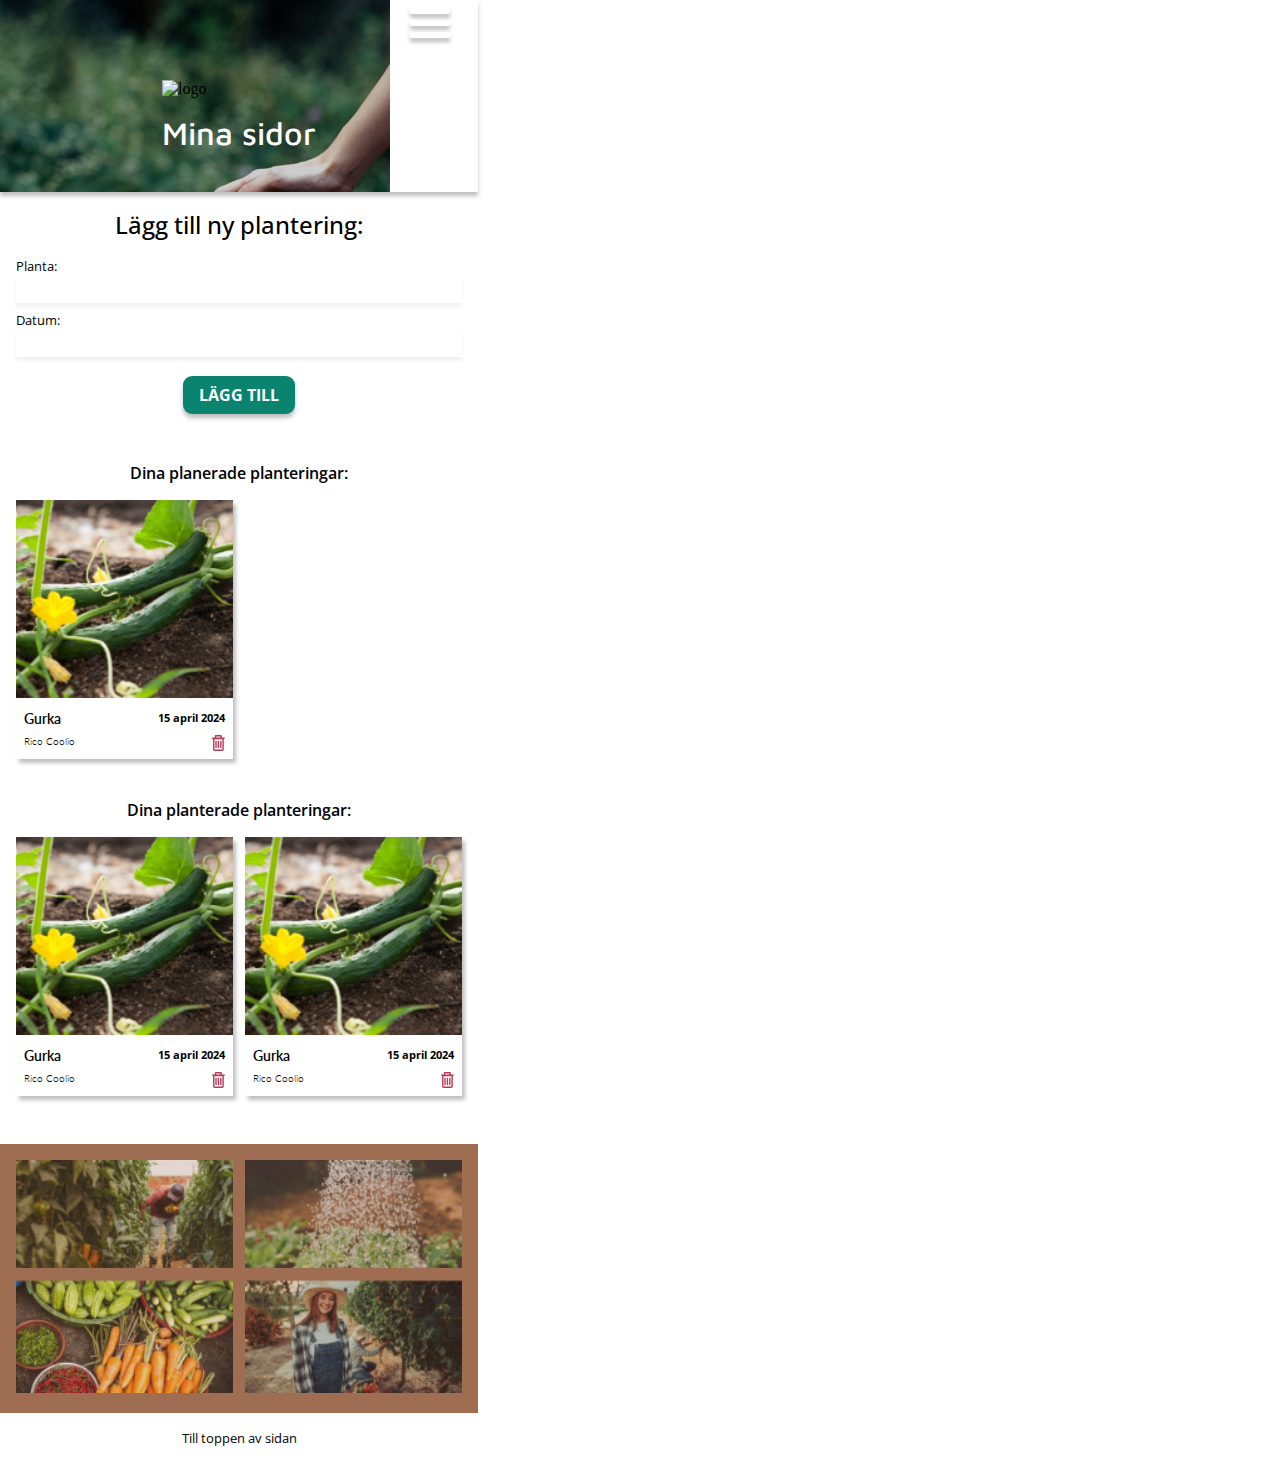
==== page2.html @ 178631ef "work started on page 1 mobile" ====
<!DOCTYPE html>
<html lang="en">
  <head>
    <meta charset="UTF-8" />
    <meta name="viewport" content="width=device-width, initial-scale=1.0" />
    <title>Planned Planthood</title>
    <link rel="stylesheet" href="page2.css" />
  </head>
  <body>
    <header>
      <figure>
        <img src="./assets/Logo.svg" alt="logo" />
        <figcaption>Mina sidor</figcaption>
      </figure>
      <img class="burger-menu" src="assets/burgir.svg" alt="burger menu" />
    </header>
    <main>
      <section class="new-plants">
        <h2>Lägg till ny plantering:</h2>
        <section class="plant-type">
          <label>Planta: </label>
          <input type="text" />
        </section>
        <section class="plant-date">
          <label>Datum:</label>
          <input type="text" />
        </section>
        <button type="submit">LÄGG TILL</button>
      </section>
      <section class="planned-plants">
        <h3>Dina planerade planteringar:</h3>
        <section class="plant-display">
          <article>
            <figure>
              <img src="./assets/Rectangle 13.png" alt="cucumber" />
            </figure>
            <section class="plant-info">
              <h4>Gurka</h4>
              <h5>15 april 2024</h5>
              <p>Rico Coolio</p>
              <img src="./assets/Vector (Stroke).svg" alt="trashcan" />
            </section>
          </article>
        </section>
      </section>
      <section class="planted-plants">
        <h3>Dina planterade planteringar:</h3>
        <section class="plant-display">
          <article>
            <figure>
              <img src="./assets/Rectangle 13.png" alt="cucumber" />
            </figure>
            <section class="plant-info">
              <h4>Gurka</h4>
              <h5>15 april 2024</h5>
              <p>Rico Coolio</p>
              <img src="./assets/Vector (Stroke).svg" alt="trashcan" />
            </section>
          </article>
          <article>
            <figure>
              <img src="./assets/Rectangle 13.png" alt="cucumber" />
            </figure>
            <section class="plant-info">
              <h4>Gurka</h4>
              <h5>15 april 2024</h5>
              <p>Rico Coolio</p>
              <img src="./assets/Vector (Stroke).svg" alt="trashcan" />
            </section>
          </article>
        </section>
      </section>
    </main>
    <footer>
      <section class="gallery">
        <figure>
          <img src="./assets/Rectangle 26.png" alt="man inspecting plants" />
        </figure>
        <figure>
          <img src="./assets/Rectangle 27.png" alt="plants being watered" />
        </figure>
        <figure><img src="./assets/Rectangle 28.png" alt="carrots" /></figure>
        <figure>
          <img
            src="./assets/Rectangle 29.png"
            alt="woman posing in front of plantation"
          />
        </figure>
      </section>

      <a href="#">Till toppen av sidan</a>
    </footer>
  </body>
</html>
---- page2.css ----
@import url("https://fonts.googleapis.com/css2?family=Lato:ital,wght@0,100;0,300;0,400;0,700;0,900;1,100;1,300;1,400;1,700;1,900&family=Maven+Pro:wght@400..900&family=Open+Sans:ital,wght@0,300..800;1,300..800&display=swap");
* {
  padding: 0;
  margin: 0;
  max-width: 478px;
}

header {
  background-image: url("./assets/Rectangle\ 31.png");
  background-repeat: no-repeat;
  position: relative;
  display: flex;
  justify-content: center;
  padding: 5rem 1rem 2.5rem 1rem;
  box-shadow: 0px 4px 4px 0px #00000040;
}

header figcaption {
  color: #fff;
  font-weight: 500;
  font-size: 2rem;
  text-align: center;
  font-family: "Maven Pro", sans-serif;
  margin-top: 1rem;
}

.burger-menu {
  position: absolute;
  top: 4%;
  left: 85%;
  max-width: 20%;
}

main {
  display: grid;
  grid-template-columns: 1fr;
  padding: 1rem;
}

.new-plants {
  display: flex;
  flex-direction: column;
  padding-bottom: 3rem;
  gap: 0.5rem;
}

.new-plants h2 {
  font-size: 1.5rem;
  font-family: "Open Sans", sans-serif;
  font-weight: 500;
  text-align: center;
  margin-bottom: 0.5rem;
}

.plant-type,
.plant-date {
  display: flex;
  flex-direction: column;
}

label {
  font-size: 0.8rem;
  font-family: "Open Sans", sans-serif;
  font-weight: 400;
}

input {
  border: 1px solid #ffffff;
  box-shadow: 0px 4px 4px 0px #0000000e;
  font-size: 1.4rem;
}

.new-plants button {
  border-radius: 9px;
  background-color: #0a846e;
  color: #fff;
  border: none;
  font-size: 1rem;
  font-weight: 700;
  font-family: "Open Sans", sans-serif;
  padding: 0.5rem 1rem;
  width: fit-content;
  box-shadow: 0px 4px 4px 0px #00000040;
  align-self: center;
  margin-top: 0.7rem;
}

.planned-plants h3,
.planted-plants h3 {
  font-family: Open Sans;
  font-size: 1rem;
  font-weight: 600;
  text-align: center;
  margin-bottom: 1rem;
}

.plant-display {
  display: grid;
  grid-template-columns: 1fr 1fr;
  gap: 0.8rem;
}

.plant-display figure img {
  width: 100%;
}

.planned-plants article,
.planted-plants article {
  box-shadow: 3px 4px 4px 0px #00000040;
}

.plant-info {
  display: grid;
  grid-template-columns: 1fr 1fr;
  padding: 0.5rem;
}

.plant-info h4 {
  font-family: "Lato", sans-serif;
  font-size: 0.9rem;
  font-weight: 600;
  text-align: left;
}

.plant-info h5 {
  font-family: "Open Sans";
  font-size: 0.7rem;
  font-weight: 700;
  text-align: right;
}

.plant-info p {
  font-family: "Lato", sans-serif;
  font-size: 0.65rem;
  font-weight: 300;
  text-align: left;
  margin-top: 0.5rem;
}

.plant-info img {
  justify-self: flex-end;
  margin-top: 0.5rem;
}

.planted-plants {
  margin-top: 2.5rem;
  margin-bottom: 2rem;
}

.gallery {
  display: grid;
  grid-template-columns: 1fr 1fr;
  gap: 0.5rem 0.8rem;
  background-color: #9e6d52;
  padding: 1rem;
  margin-bottom: 1rem;
}

.gallery img {
  width: 100%;
}

footer {
  text-align: center;
  padding-bottom: 1.5rem;
}

footer a {
  text-decoration: none;
  font-family: "Open Sans";
  font-size: 0.8rem;
  font-weight: 400;
  color: #000;
}
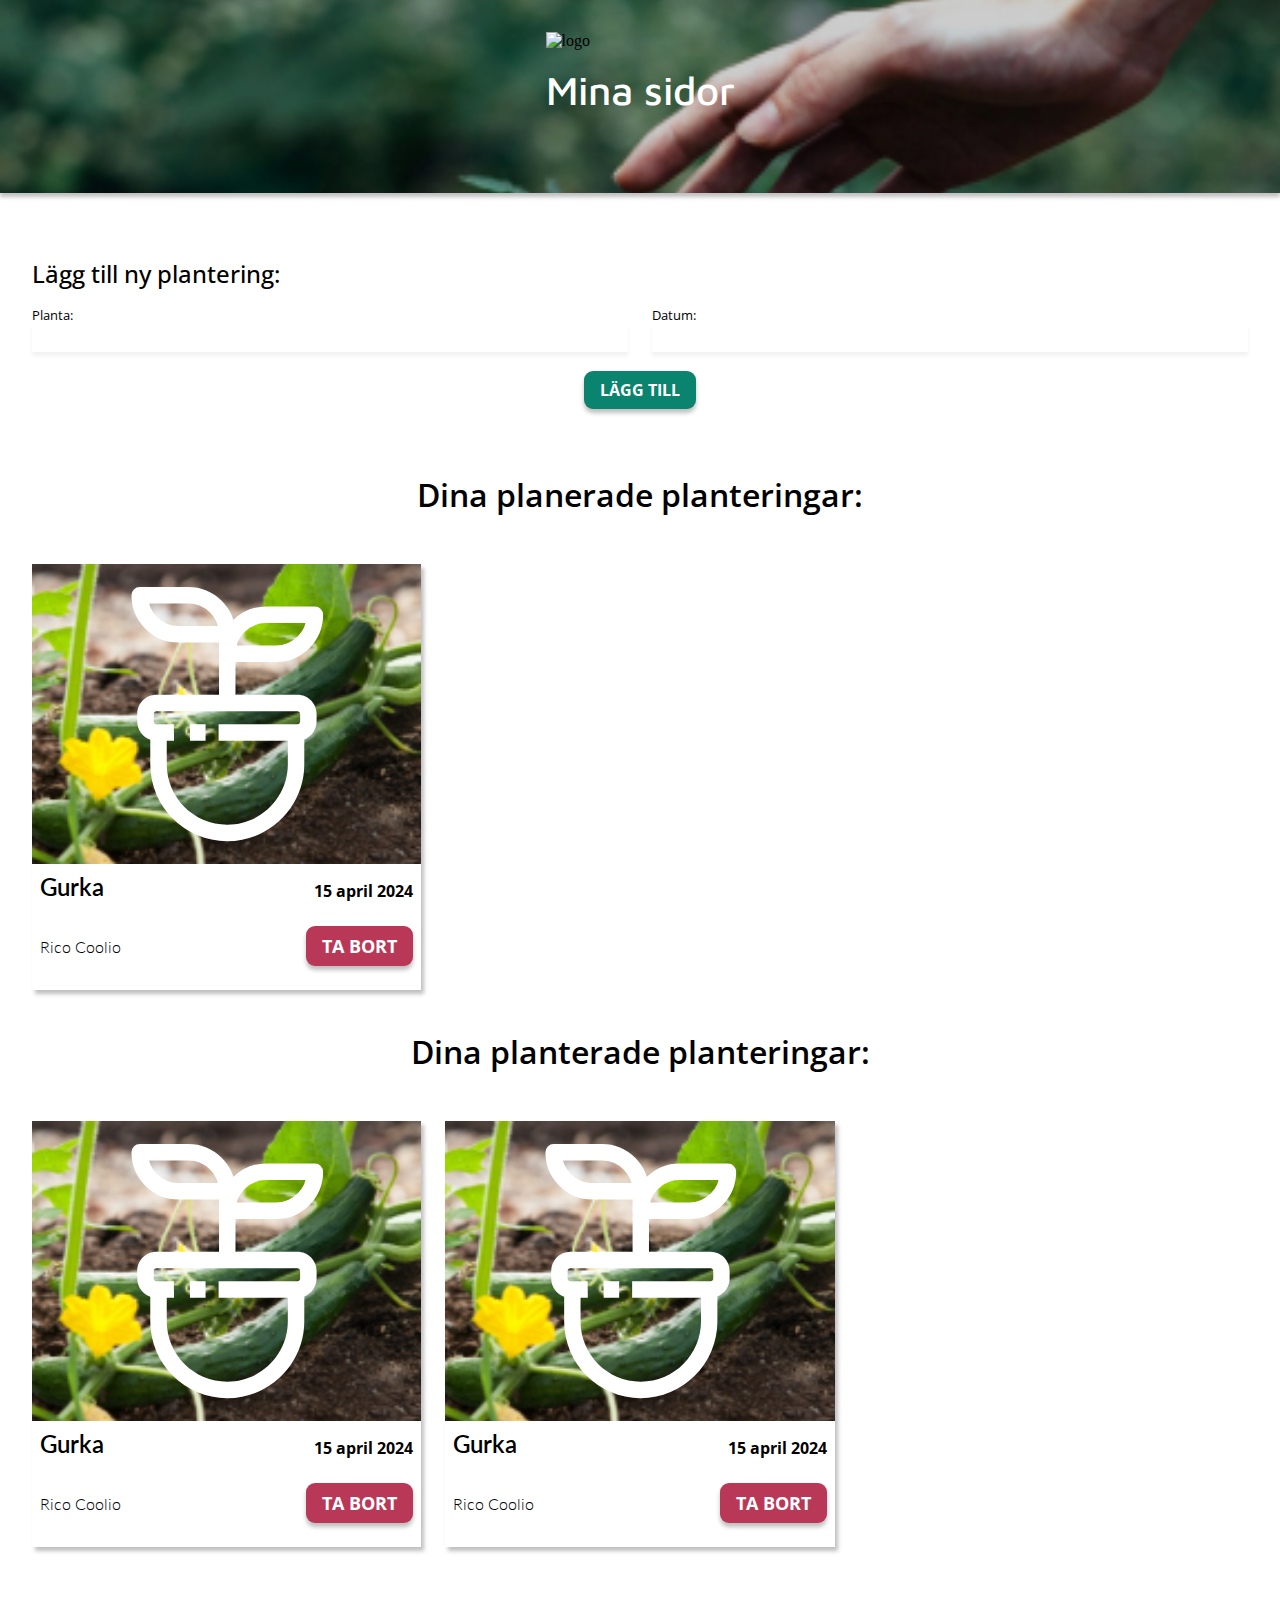
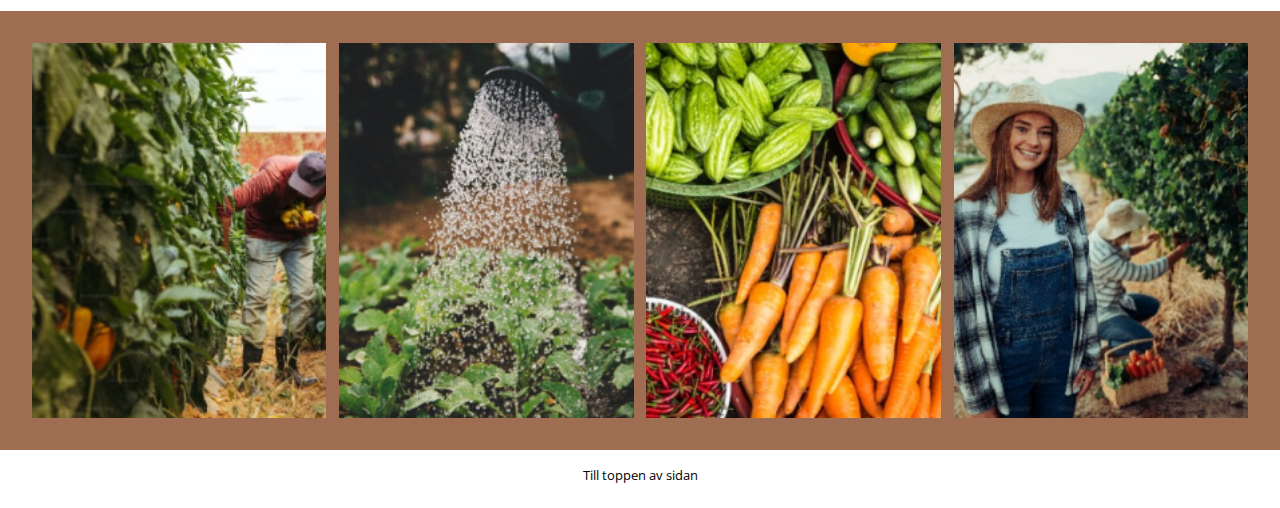
==== commit 3396f9d3: "styling for page 1, missing navbar" ====
--- a/page2.html
+++ b/page2.html
@@ -17,13 +17,15 @@
     <main>
       <section class="new-plants">
         <h2>Lägg till ny plantering:</h2>
-        <section class="plant-type">
-          <label>Planta: </label>
-          <input type="text" />
-        </section>
-        <section class="plant-date">
-          <label>Datum:</label>
-          <input type="text" />
+        <section class="inputs">
+          <section class="plant-type">
+            <label>Planta: </label>
+            <input type="text" />
+          </section>
+          <section class="plant-date">
+            <label>Datum:</label>
+            <input type="text" />
+          </section>
         </section>
         <button type="submit">LÄGG TILL</button>
       </section>
@@ -32,13 +34,18 @@
         <section class="plant-display">
           <article>
             <figure>
-              <img src="./assets/Rectangle 13.png" alt="cucumber" />
+              <img
+                class="overlay-img"
+                src="./assets/flowerpot small.svg"
+                alt="flower pot"
+              />
             </figure>
             <section class="plant-info">
               <h4>Gurka</h4>
               <h5>15 april 2024</h5>
               <p>Rico Coolio</p>
               <img src="./assets/Vector (Stroke).svg" alt="trashcan" />
+              <button class="remove-button">TA BORT</button>
             </section>
           </article>
         </section>
@@ -48,24 +55,34 @@
         <section class="plant-display">
           <article>
             <figure>
-              <img src="./assets/Rectangle 13.png" alt="cucumber" />
+              <img
+                class="overlay-img"
+                src="./assets/flowerpot small.svg"
+                alt="flower pot"
+              />
             </figure>
             <section class="plant-info">
               <h4>Gurka</h4>
               <h5>15 april 2024</h5>
               <p>Rico Coolio</p>
               <img src="./assets/Vector (Stroke).svg" alt="trashcan" />
+              <button class="remove-button">TA BORT</button>
             </section>
           </article>
           <article>
             <figure>
-              <img src="./assets/Rectangle 13.png" alt="cucumber" />
+              <img
+                class="overlay-img"
+                src="./assets/flowerpot small.svg"
+                alt="flower pot"
+              />
             </figure>
             <section class="plant-info">
               <h4>Gurka</h4>
               <h5>15 april 2024</h5>
               <p>Rico Coolio</p>
               <img src="./assets/Vector (Stroke).svg" alt="trashcan" />
+              <button class="remove-button">TA BORT</button>
             </section>
           </article>
         </section>
@@ -74,17 +91,59 @@
     <footer>
       <section class="gallery">
         <figure>
-          <img src="./assets/Rectangle 26.png" alt="man inspecting plants" />
+          <picture>
+            <source
+              srcset="./assets/Rectangle26Large.png"
+              media="(min-width: 1000px)"
+            />
+            <source
+              srcset="./assets/Rectangle 26.png"
+              media="(max-width: 999px)"
+            />
+            <img src="./assets/Rectangle 26.png" alt="man inspecting plants" />
+          </picture>
         </figure>
         <figure>
-          <img src="./assets/Rectangle 27.png" alt="plants being watered" />
+          <picture>
+            <source
+              srcset="./assets/Rectangle27Large.png"
+              media="(min-width: 1000px)"
+            />
+            <source
+              srcset="./assets/Rectangle 27.png"
+              media="(max-width: 999px)"
+            />
+            <img src="./assets/Rectangle 27.png" alt="plants being watered" />
+          </picture>
         </figure>
-        <figure><img src="./assets/Rectangle 28.png" alt="carrots" /></figure>
         <figure>
-          <img
-            src="./assets/Rectangle 29.png"
-            alt="woman posing in front of plantation"
-          />
+          <picture>
+            <source
+              srcset="./assets/Rectangle28Large.png"
+              media="(min-width: 1000px)"
+            />
+            <source
+              srcset="./assets/Rectangle 28.png"
+              media="(max-width: 999px)"
+            />
+            <img src="./assets/Rectangle 28.png" alt="carrots" />
+          </picture>
+        </figure>
+        <figure>
+          <picture>
+            <source
+              srcset="./assets/Rectangle29Large.png"
+              media="(min-width: 1000px)"
+            />
+            <source
+              srcset="./assets/Rectangle 29.png"
+              media="(max-width: 999px)"
+            />
+            <img
+              src="./assets/Rectangle 29.png"
+              alt="woman posing in front of plantation"
+            />
+          </picture>
         </figure>
       </section>
 
--- a/page2.css
+++ b/page2.css
@@ -2,11 +2,13 @@
 * {
   padding: 0;
   margin: 0;
-  max-width: 478px;
+  box-sizing: border-box;
+  /* max-width: 478px; */
 }
 
 header {
   background-image: url("./assets/Rectangle\ 31.png");
+  background-size: cover;
   background-repeat: no-repeat;
   position: relative;
   display: flex;
@@ -98,15 +100,33 @@
   display: grid;
   grid-template-columns: 1fr 1fr;
   gap: 0.8rem;
+  width: 100%;
+}
+
+.plant-display figure {
+  background-image: url("./assets/Rectangle\ 13.png");
+  background-repeat: no-repeat;
+  background-size: cover;
+  min-height: 220px;
+  min-width: 175px;
+  max-height: 300px;
+  display: flex;
+  justify-content: center;
+  align-items: center;
 }
 
 .plant-display figure img {
   width: 100%;
+}
+
+.plant-display .overlay-img {
+  max-width: 50%;
 }
 
 .planned-plants article,
 .planted-plants article {
   box-shadow: 3px 4px 4px 0px #00000040;
+  min-height: 180px;
 }
 
 .plant-info {
@@ -140,6 +160,24 @@
 .plant-info img {
   justify-self: flex-end;
   margin-top: 0.5rem;
+}
+
+.plant-info button {
+  border-radius: 9px;
+  background-color: #b93857;
+  color: #fff;
+  border: none;
+  font-size: 1.1rem;
+  font-weight: 700;
+  font-family: "Open Sans", sans-serif;
+  padding: 0.5rem 1rem;
+  width: fit-content;
+  box-shadow: 0px 4px 4px 0px #00000040;
+  align-self: center;
+  justify-self: flex-end;
+  margin-top: 1.5rem;
+  margin-bottom: 1rem;
+  display: none;
 }
 
 .planted-plants {
@@ -154,6 +192,7 @@
   background-color: #9e6d52;
   padding: 1rem;
   margin-bottom: 1rem;
+  width: 100%;
 }
 
 .gallery img {
@@ -172,3 +211,91 @@
   font-weight: 400;
   color: #000;
 }
+
+@media screen and (min-width: 1000px) {
+  .burger-menu {
+    display: none;
+  }
+
+  header {
+    background-position: center;
+    background-size: 100%;
+    padding: 2rem 1rem 5rem 1rem;
+  }
+
+  header figcaption {
+    font-size: 2.5rem;
+  }
+
+  main {
+    padding: 2rem;
+  }
+
+  .new-plants {
+    margin: 2rem 0 1rem 0;
+  }
+
+  .new-plants h2 {
+    text-align: left;
+  }
+
+  .new-plants .inputs {
+    display: flex;
+    gap: 0 1.5rem;
+    width: auto;
+  }
+  .plant-type,
+  .plant-date {
+    width: 100%;
+  }
+
+  .planned-plants h3,
+  .planted-plants h3 {
+    font-size: 2rem;
+    padding-bottom: 2rem;
+  }
+  .planned-plants article,
+  .planted-plants article {
+    min-height: 410px;
+  }
+  .plant-display {
+    grid-template-columns: repeat(3, 1fr);
+    gap: 1.5rem;
+  }
+
+  .plant-display figure {
+    min-height: 300px;
+  }
+
+  .plant-info h4 {
+    font-size: 1.5rem;
+  }
+
+  .plant-info h5 {
+    font-size: 1rem;
+    margin-top: 0.5rem;
+  }
+
+  .plant-info p {
+    font-size: 1rem;
+    align-self: center;
+  }
+
+  .plant-info img {
+    display: none;
+  }
+
+  .plant-info button {
+    display: flex;
+  }
+
+  .gallery {
+    grid-template-columns: repeat(4, 1fr);
+    min-height: 340px;
+    padding: 2rem;
+  }
+
+  .gallery figure img {
+    height: 100%;
+  }
+}
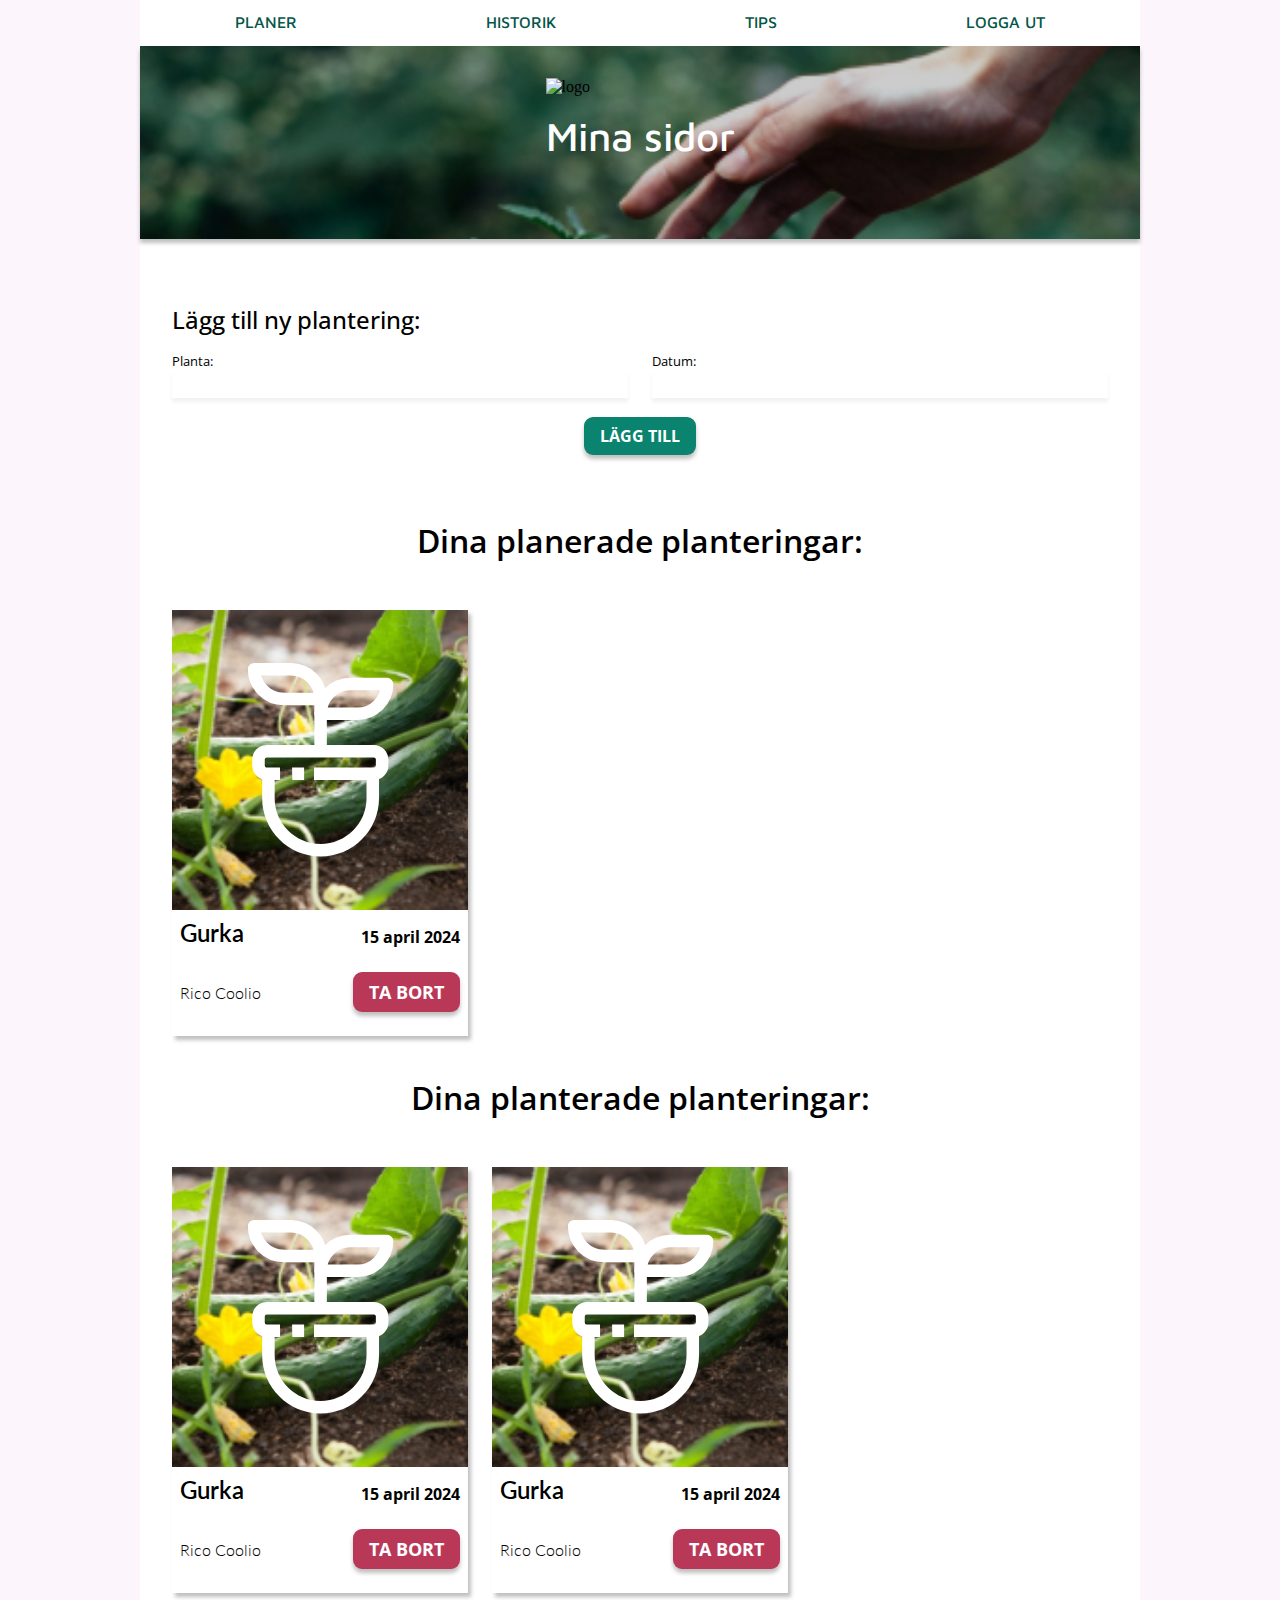
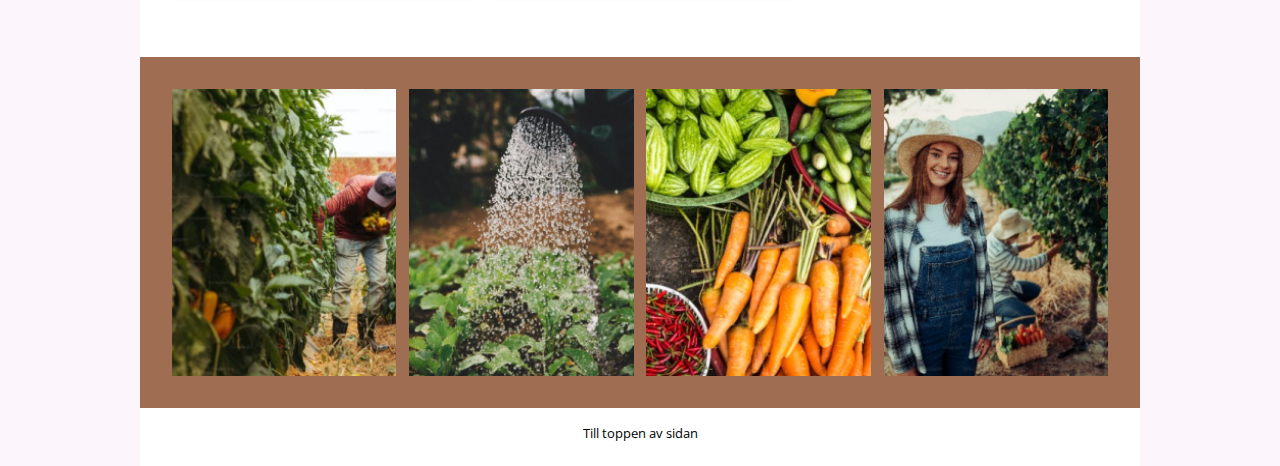
==== commit 4d5acf08: "desktop page1 done." ====
--- a/page2.html
+++ b/page2.html
@@ -7,147 +7,115 @@
     <link rel="stylesheet" href="page2.css" />
   </head>
   <body>
-    <header>
-      <figure>
-        <img src="./assets/Logo.svg" alt="logo" />
-        <figcaption>Mina sidor</figcaption>
-      </figure>
-      <img class="burger-menu" src="assets/burgir.svg" alt="burger menu" />
-    </header>
-    <main>
-      <section class="new-plants">
-        <h2>Lägg till ny plantering:</h2>
-        <section class="inputs">
-          <section class="plant-type">
-            <label>Planta: </label>
-            <input type="text" />
+    <div class="wrapper">
+      <header>
+        <nav>
+          <a href="#">PLANER</a><a href="#">HISTORIK</a><a href="#">TIPS</a><a href="#">LOGGA UT</a>
+        </nav>
+        <section class="header-main">
+          <figure>
+            <img src="./assets/Logo.svg" alt="logo" />
+            <figcaption>Mina sidor</figcaption>
+          </figure>
+          <img class="burger-menu" src="assets/burgir.svg" alt="burger menu" />
+        </section>
+      </header>
+      <main>
+        <section class="new-plants">
+          <h2>Lägg till ny plantering:</h2>
+          <section class="inputs">
+            <section class="plant-type">
+              <label>Planta: </label>
+              <input type="text" />
+            </section>
+            <section class="plant-date">
+              <label>Datum:</label>
+              <input type="text" />
+            </section>
           </section>
-          <section class="plant-date">
-            <label>Datum:</label>
-            <input type="text" />
+          <button type="submit">LÄGG TILL</button>
+        </section>
+        <section class="planned-plants">
+          <h3>Dina planerade planteringar:</h3>
+          <section class="plant-display">
+            <article>
+              <figure>
+                <img class="overlay-img" src="./assets/flowerpot small.svg" alt="flower pot" />
+              </figure>
+              <section class="plant-info">
+                <h4>Gurka</h4>
+                <h5>15 april 2024</h5>
+                <p>Rico Coolio</p>
+                <img src="./assets/Vector (Stroke).svg" alt="trashcan" />
+                <button class="remove-button">TA BORT</button>
+              </section>
+            </article>
           </section>
         </section>
-        <button type="submit">LÄGG TILL</button>
-      </section>
-      <section class="planned-plants">
-        <h3>Dina planerade planteringar:</h3>
-        <section class="plant-display">
-          <article>
-            <figure>
-              <img
-                class="overlay-img"
-                src="./assets/flowerpot small.svg"
-                alt="flower pot"
-              />
-            </figure>
-            <section class="plant-info">
-              <h4>Gurka</h4>
-              <h5>15 april 2024</h5>
-              <p>Rico Coolio</p>
-              <img src="./assets/Vector (Stroke).svg" alt="trashcan" />
-              <button class="remove-button">TA BORT</button>
-            </section>
-          </article>
+        <section class="planted-plants">
+          <h3>Dina planterade planteringar:</h3>
+          <section class="plant-display">
+            <article>
+              <figure>
+                <img class="overlay-img" src="./assets/flowerpot small.svg" alt="flower pot" />
+              </figure>
+              <section class="plant-info">
+                <h4>Gurka</h4>
+                <h5>15 april 2024</h5>
+                <p>Rico Coolio</p>
+                <img src="./assets/Vector (Stroke).svg" alt="trashcan" />
+                <button class="remove-button">TA BORT</button>
+              </section>
+            </article>
+            <article>
+              <figure>
+                <img class="overlay-img" src="./assets/flowerpot small.svg" alt="flower pot" />
+              </figure>
+              <section class="plant-info">
+                <h4>Gurka</h4>
+                <h5>15 april 2024</h5>
+                <p>Rico Coolio</p>
+                <img src="./assets/Vector (Stroke).svg" alt="trashcan" />
+                <button class="remove-button">TA BORT</button>
+              </section>
+            </article>
+          </section>
         </section>
-      </section>
-      <section class="planted-plants">
-        <h3>Dina planterade planteringar:</h3>
-        <section class="plant-display">
-          <article>
-            <figure>
-              <img
-                class="overlay-img"
-                src="./assets/flowerpot small.svg"
-                alt="flower pot"
-              />
-            </figure>
-            <section class="plant-info">
-              <h4>Gurka</h4>
-              <h5>15 april 2024</h5>
-              <p>Rico Coolio</p>
-              <img src="./assets/Vector (Stroke).svg" alt="trashcan" />
-              <button class="remove-button">TA BORT</button>
-            </section>
-          </article>
-          <article>
-            <figure>
-              <img
-                class="overlay-img"
-                src="./assets/flowerpot small.svg"
-                alt="flower pot"
-              />
-            </figure>
-            <section class="plant-info">
-              <h4>Gurka</h4>
-              <h5>15 april 2024</h5>
-              <p>Rico Coolio</p>
-              <img src="./assets/Vector (Stroke).svg" alt="trashcan" />
-              <button class="remove-button">TA BORT</button>
-            </section>
-          </article>
+      </main>
+      <footer>
+        <section class="gallery">
+          <figure>
+            <picture>
+              <source srcset="./assets/Rectangle26Large.png" media="(min-width: 1000px)" />
+              <source srcset="./assets/Rectangle 26.png" media="(max-width: 999px)" />
+              <img src="./assets/Rectangle 26.png" alt="man inspecting plants" />
+            </picture>
+          </figure>
+          <figure>
+            <picture>
+              <source srcset="./assets/Rectangle27Large.png" media="(min-width: 1000px)" />
+              <source srcset="./assets/Rectangle 27.png" media="(max-width: 999px)" />
+              <img src="./assets/Rectangle 27.png" alt="plants being watered" />
+            </picture>
+          </figure>
+          <figure>
+            <picture>
+              <source srcset="./assets/Rectangle28Large.png" media="(min-width: 1000px)" />
+              <source srcset="./assets/Rectangle 28.png" media="(max-width: 999px)" />
+              <img src="./assets/Rectangle 28.png" alt="carrots" />
+            </picture>
+          </figure>
+          <figure>
+            <picture>
+              <source srcset="./assets/Rectangle29Large.png" media="(min-width: 1000px)" />
+              <source srcset="./assets/Rectangle 29.png" media="(max-width: 999px)" />
+              <img src="./assets/Rectangle 29.png" alt="woman posing in front of plantation" />
+            </picture>
+          </figure>
         </section>
-      </section>
-    </main>
-    <footer>
-      <section class="gallery">
-        <figure>
-          <picture>
-            <source
-              srcset="./assets/Rectangle26Large.png"
-              media="(min-width: 1000px)"
-            />
-            <source
-              srcset="./assets/Rectangle 26.png"
-              media="(max-width: 999px)"
-            />
-            <img src="./assets/Rectangle 26.png" alt="man inspecting plants" />
-          </picture>
-        </figure>
-        <figure>
-          <picture>
-            <source
-              srcset="./assets/Rectangle27Large.png"
-              media="(min-width: 1000px)"
-            />
-            <source
-              srcset="./assets/Rectangle 27.png"
-              media="(max-width: 999px)"
-            />
-            <img src="./assets/Rectangle 27.png" alt="plants being watered" />
-          </picture>
-        </figure>
-        <figure>
-          <picture>
-            <source
-              srcset="./assets/Rectangle28Large.png"
-              media="(min-width: 1000px)"
-            />
-            <source
-              srcset="./assets/Rectangle 28.png"
-              media="(max-width: 999px)"
-            />
-            <img src="./assets/Rectangle 28.png" alt="carrots" />
-          </picture>
-        </figure>
-        <figure>
-          <picture>
-            <source
-              srcset="./assets/Rectangle29Large.png"
-              media="(min-width: 1000px)"
-            />
-            <source
-              srcset="./assets/Rectangle 29.png"
-              media="(max-width: 999px)"
-            />
-            <img
-              src="./assets/Rectangle 29.png"
-              alt="woman posing in front of plantation"
-            />
-          </picture>
-        </figure>
-      </section>
 
-      <a href="#">Till toppen av sidan</a>
-    </footer>
+        <a href="#">Till toppen av sidan</a>
+      </footer>
+    </div>
   </body>
 </html>
--- a/page2.css
+++ b/page2.css
@@ -6,7 +6,18 @@
   /* max-width: 478px; */
 }
 
-header {
+body {
+  max-width: 1440px;
+  background-color: #fcf5fc;
+}
+
+.wrapper {
+  max-width: 1000px;
+  background-color: #fff;
+  margin: 0 auto;
+}
+
+.header-main {
   background-image: url("./assets/Rectangle\ 31.png");
   background-size: cover;
   background-repeat: no-repeat;
@@ -24,6 +35,10 @@
   text-align: center;
   font-family: "Maven Pro", sans-serif;
   margin-top: 1rem;
+}
+
+nav {
+  display: none;
 }
 
 .burger-menu {
@@ -216,15 +231,35 @@
   .burger-menu {
     display: none;
   }
-
+  /* 
   header {
     background-position: center;
     background-size: 100%;
     padding: 2rem 1rem 5rem 1rem;
+  } */
+  .header-main {
+    background-position: center;
+    background-size: 100%;
+    padding: 2rem 1rem 5rem 1rem;
   }
 
   header figcaption {
     font-size: 2.5rem;
+  }
+
+  nav {
+    display: flex;
+    justify-content: space-around;
+    padding: 0.7rem 0;
+  }
+
+  nav a {
+    text-decoration: none;
+    font-family: "Maven Pro";
+    font-size: 1rem;
+    font-weight: 500;
+    line-height: 23.5px;
+    color: #055647;
   }
 
   main {
@@ -244,6 +279,7 @@
     gap: 0 1.5rem;
     width: auto;
   }
+
   .plant-type,
   .plant-date {
     width: 100%;
@@ -254,10 +290,12 @@
     font-size: 2rem;
     padding-bottom: 2rem;
   }
+
   .planned-plants article,
   .planted-plants article {
     min-height: 410px;
   }
+
   .plant-display {
     grid-template-columns: repeat(3, 1fr);
     gap: 1.5rem;
